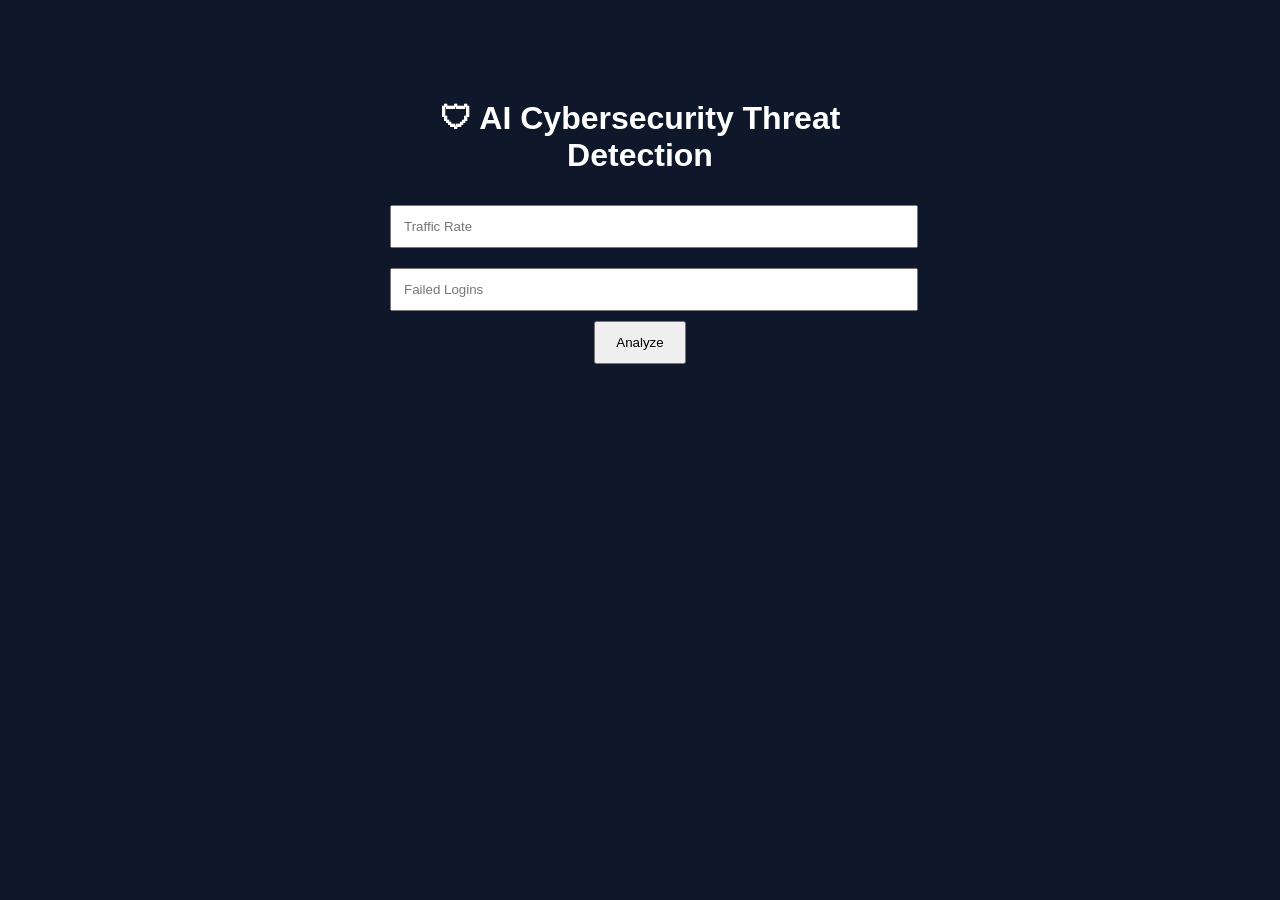
==== frontend/index.html @ a564fe25 "Initial commit" ====
<!DOCTYPE html>
<html lang="en">
<head>
    <meta charset="UTF-8">
    <meta name="viewport" content="width=device-width, initial-scale=1.0">
    <title>AI Cybersecurity Threat Detection</title>

    <link rel="stylesheet" href="style.css">
</head>
<body>

    <div class="container">

        <h1>🛡 AI Cybersecurity Threat Detection</h1>

        <input
            type="number"
            id="traffic"
            placeholder="Traffic Rate"
        >

        <input
            type="number"
            id="failed"
            placeholder="Failed Logins"
        >

        <button onclick="predictThreat()">
            Analyze
        </button>

        <div id="result"></div>

    </div>

    <script src="script.js"></script>

</body>
</html>
---- frontend/style.css ----
body{
    background:#0f172a;
    color:white;
    font-family:Arial;
    text-align:center;
}

.container{
    width:500px;
    margin:auto;
    margin-top:100px;
}

input{
    width:100%;
    padding:12px;
    margin:10px 0;
}

button{
    padding:12px 20px;
    cursor:pointer;
}

#result{
    margin-top:20px;
    font-size:22px;
}
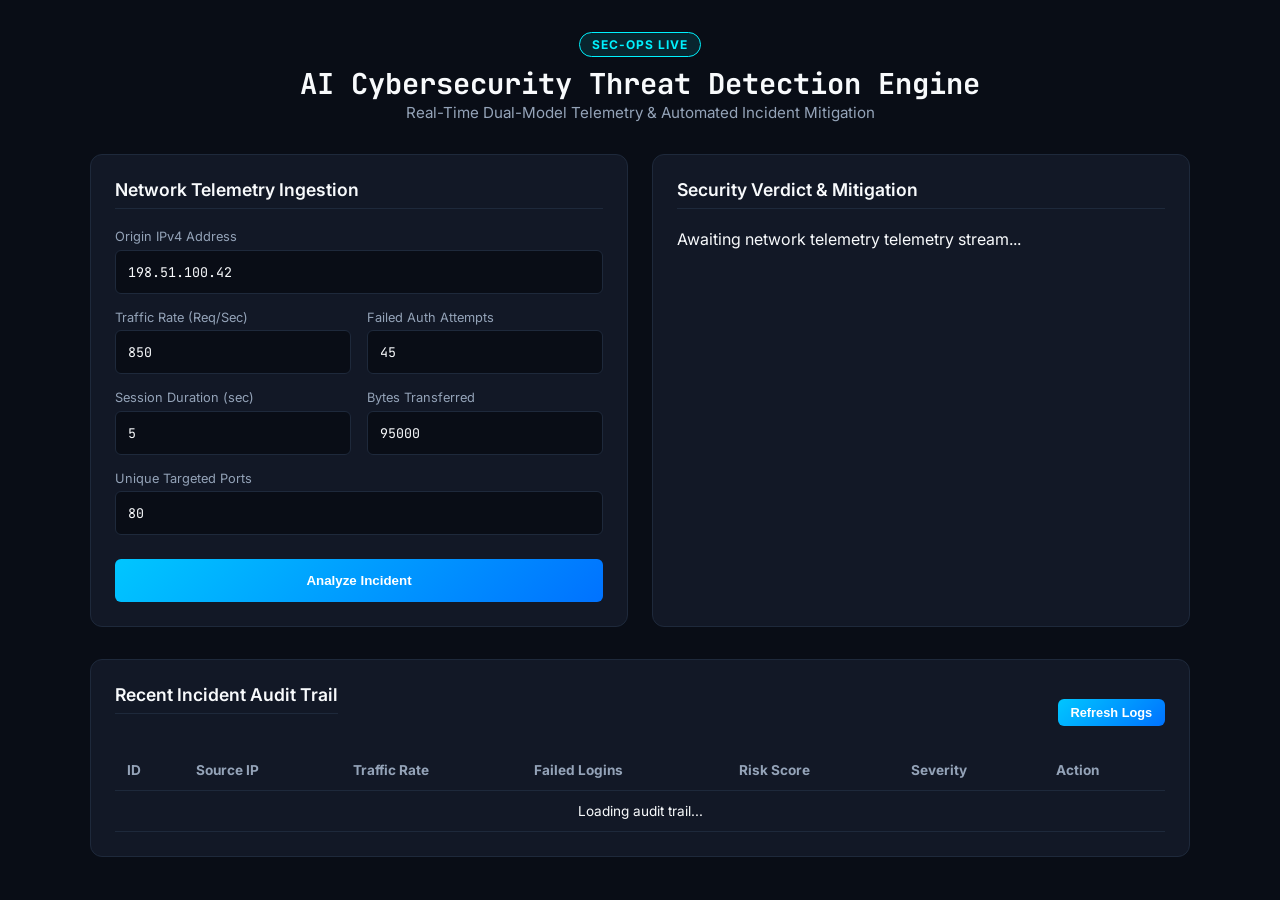
==== commit d189c2a5: "feat(ui): upgrade frontend to enterprise SOC security dashboard with live telemetry and logs" ====
--- a/frontend/index.html
+++ b/frontend/index.html
@@ -1,39 +1,91 @@
-<!DOCTYPE html>
+﻿<!DOCTYPE html>
 <html lang="en">
 <head>
     <meta charset="UTF-8">
     <meta name="viewport" content="width=device-width, initial-scale=1.0">
-    <title>AI Cybersecurity Threat Detection</title>
-
+    <title>AI Cybersecurity SIEM & Threat Defense</title>
     <link rel="stylesheet" href="style.css">
+    <link href="https://fonts.googleapis.com/css2?family=JetBrains+Mono:wght@400;600;800&family=Inter:wght@400;600;700&display=swap" rel="stylesheet">
 </head>
 <body>
+    <div class="soc-shell">
+        <header class="header">
+            <div class="badge">SEC-OPS LIVE</div>
+            <h1>AI Cybersecurity Threat Detection Engine</h1>
+            <p>Real-Time Dual-Model Telemetry & Automated Incident Mitigation</p>
+        </header>
 
-    <div class="container">
+        <div class="grid-layout">
+            <!-- Ingestion Form -->
+            <div class="panel form-panel">
+                <h2>Network Telemetry Ingestion</h2>
+                <div class="field">
+                    <label>Origin IPv4 Address</label>
+                    <input type="text" id="source_ip" value="198.51.100.42">
+                </div>
+                <div class="field-row">
+                    <div class="field">
+                        <label>Traffic Rate (Req/Sec)</label>
+                        <input type="number" id="traffic" value="850">
+                    </div>
+                    <div class="field">
+                        <label>Failed Auth Attempts</label>
+                        <input type="number" id="failed" value="45">
+                    </div>
+                </div>
+                <div class="field-row">
+                    <div class="field">
+                        <label>Session Duration (sec)</label>
+                        <input type="number" id="duration" value="5">
+                    </div>
+                    <div class="field">
+                        <label>Bytes Transferred</label>
+                        <input type="number" id="bytes" value="95000">
+                    </div>
+                </div>
+                <div class="field">
+                    <label>Unique Targeted Ports</label>
+                    <input type="number" id="ports" value="80">
+                </div>
+                <button id="analyze-btn" onclick="predictThreat()">Analyze Incident</button>
+            </div>
 
-        <h1>🛡 AI Cybersecurity Threat Detection</h1>
+            <!-- Threat Assessment Card -->
+            <div class="panel result-panel">
+                <h2>Security Verdict & Mitigation</h2>
+                <div id="result-box" class="empty-state">
+                    <p>Awaiting network telemetry telemetry stream...</p>
+                </div>
+            </div>
+        </div>
 
-        <input
-            type="number"
-            id="traffic"
-            placeholder="Traffic Rate"
-        >
-
-        <input
-            type="number"
-            id="failed"
-            placeholder="Failed Logins"
-        >
-
-        <button onclick="predictThreat()">
-            Analyze
-        </button>
-
-        <div id="result"></div>
-
+        <!-- Live Incident Logs Table -->
+        <div class="panel logs-panel">
+            <div class="logs-header">
+                <h2>Recent Incident Audit Trail</h2>
+                <button class="btn-sm" onclick="fetchLiveLogs()">Refresh Logs</button>
+            </div>
+            <div class="table-container">
+                <table>
+                    <thead>
+                        <tr>
+                            <th>ID</th>
+                            <th>Source IP</th>
+                            <th>Traffic Rate</th>
+                            <th>Failed Logins</th>
+                            <th>Risk Score</th>
+                            <th>Severity</th>
+                            <th>Action</th>
+                        </tr>
+                    </thead>
+                    <tbody id="logs-table-body">
+                        <tr><td colspan="7" style="text-align:center;">Loading audit trail...</td></tr>
+                    </tbody>
+                </table>
+            </div>
+        </div>
     </div>
 
     <script src="script.js"></script>
-
 </body>
-</html>+</html>
--- a/frontend/style.css
+++ b/frontend/style.css
@@ -1,28 +1,107 @@
-body{
-    background:#0f172a;
-    color:white;
-    font-family:Arial;
-    text-align:center;
+﻿:root {
+    --bg-dark: #090d16;
+    --card-bg: #121826;
+    --border: #1e293b;
+    --accent: #00f2fe;
+    --danger: #ef4444;
+    --warning: #f59e0b;
+    --safe: #10b981;
+    --text: #f8fafc;
+    --text-dim: #94a3b8;
 }
 
-.container{
-    width:500px;
-    margin:auto;
-    margin-top:100px;
+* { box-sizing: border-box; margin: 0; padding: 0; }
+body {
+    background-color: var(--bg-dark);
+    color: var(--text);
+    font-family: 'Inter', sans-serif;
+    padding: 2rem 1rem;
 }
 
-input{
-    width:100%;
-    padding:12px;
-    margin:10px 0;
+.soc-shell { max-width: 1100px; margin: 0 auto; }
+.header { text-align: center; margin-bottom: 2rem; }
+.header h1 { font-family: 'JetBrains Mono', monospace; font-size: 1.8rem; margin-top: 0.5rem; }
+.header p { color: var(--text-dim); font-size: 0.95rem; }
+.badge {
+    display: inline-block;
+    padding: 0.25rem 0.75rem;
+    font-size: 0.75rem;
+    font-weight: 700;
+    color: var(--accent);
+    background: rgba(0, 242, 254, 0.1);
+    border: 1px solid var(--accent);
+    border-radius: 9999px;
+    letter-spacing: 1px;
 }
 
-button{
-    padding:12px 20px;
-    cursor:pointer;
+.grid-layout {
+    display: grid;
+    grid-template-columns: 1fr 1fr;
+    gap: 1.5rem;
+    margin-bottom: 2rem;
+}
+@media (max-width: 768px) { .grid-layout { grid-template-columns: 1fr; } }
+
+.panel {
+    background: var(--card-bg);
+    border: 1px solid var(--border);
+    border-radius: 12px;
+    padding: 1.5rem;
 }
 
-#result{
-    margin-top:20px;
-    font-size:22px;
-}+.panel h2 { font-size: 1.1rem; margin-bottom: 1.25rem; font-weight: 600; border-bottom: 1px solid var(--border); padding-bottom: 0.5rem; }
+
+.field { margin-bottom: 1rem; }
+.field-row { display: grid; grid-template-columns: 1fr 1fr; gap: 1rem; }
+label { display: block; font-size: 0.8rem; color: var(--text-dim); margin-bottom: 0.35rem; }
+input {
+    width: 100%;
+    padding: 0.75rem;
+    background: #090d16;
+    border: 1px solid var(--border);
+    border-radius: 6px;
+    color: var(--text);
+    font-family: 'JetBrains Mono', monospace;
+}
+input:focus { outline: none; border-color: var(--accent); }
+
+button {
+    width: 100%;
+    padding: 0.85rem;
+    background: linear-gradient(135deg, #00c6ff, #0072ff);
+    color: white;
+    border: none;
+    border-radius: 6px;
+    font-weight: 600;
+    cursor: pointer;
+    margin-top: 0.5rem;
+}
+button:hover { opacity: 0.9; }
+
+.btn-sm { width: auto; padding: 0.4rem 0.8rem; font-size: 0.8rem; }
+
+.verdict-card {
+    padding: 1rem;
+    border-radius: 8px;
+    background: #090d16;
+    border-left: 4px solid var(--accent);
+}
+.verdict-card.HIGH { border-left-color: var(--danger); }
+.verdict-card.MEDIUM { border-left-color: var(--warning); }
+.verdict-card.SAFE { border-left-color: var(--safe); }
+
+.score-bar {
+    height: 10px;
+    background: #1e293b;
+    border-radius: 5px;
+    margin: 1rem 0;
+    overflow: hidden;
+}
+.score-fill { height: 100%; background: var(--accent); transition: width 0.4s ease; }
+.score-fill.HIGH { background: var(--danger); }
+
+.logs-header { display: flex; justify-content: space-between; align-items: center; }
+.table-container { overflow-x: auto; margin-top: 1rem; }
+table { width: 100%; border-collapse: collapse; font-size: 0.85rem; }
+th, td { padding: 0.75rem; text-align: left; border-bottom: 1px solid var(--border); }
+th { color: var(--text-dim); }
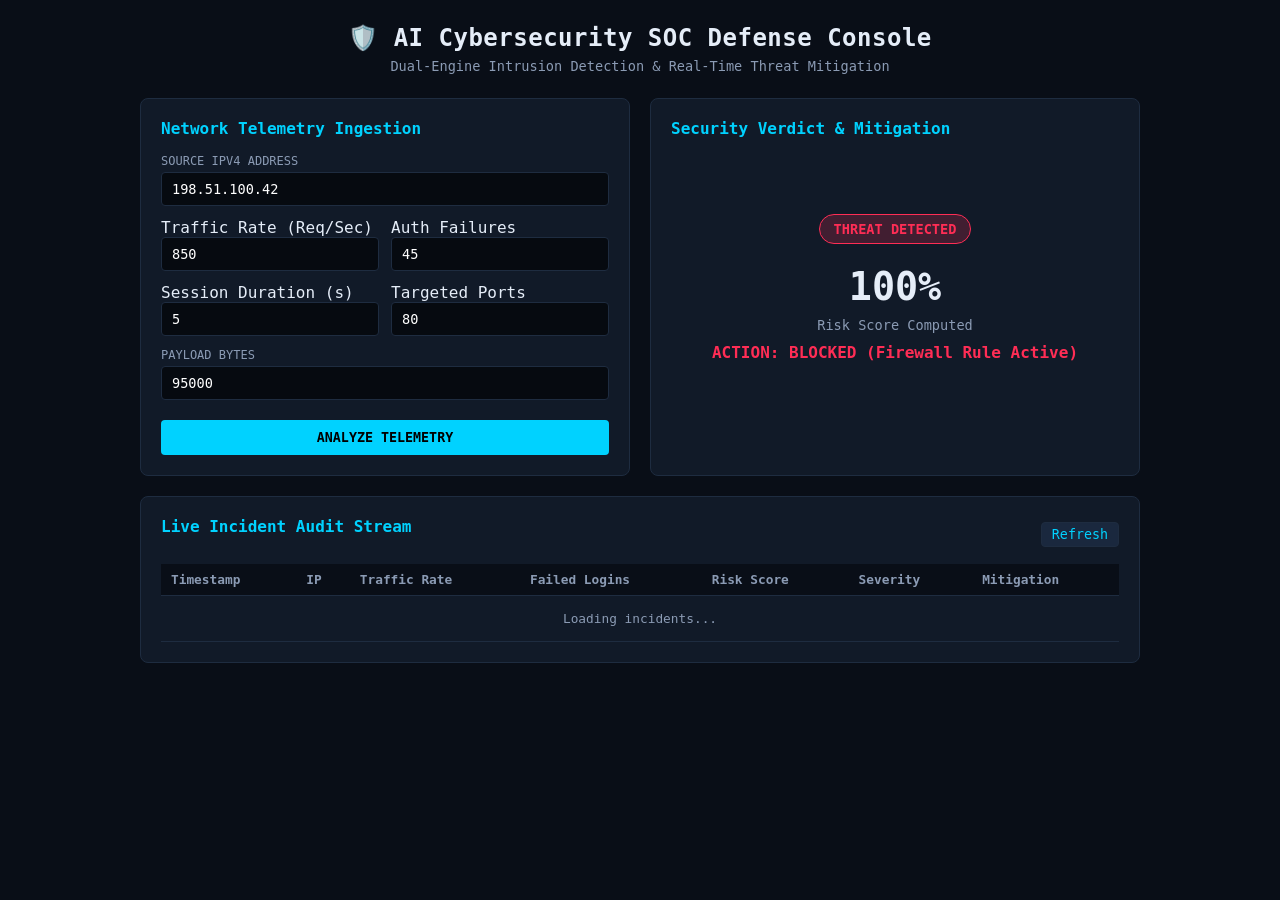
==== commit adba9896: "style(ui): pack responsive modern cyber console into unified index.html" ====
--- a/frontend/index.html
+++ b/frontend/index.html
@@ -3,89 +3,204 @@
 <head>
     <meta charset="UTF-8">
     <meta name="viewport" content="width=device-width, initial-scale=1.0">
-    <title>AI Cybersecurity SIEM & Threat Defense</title>
-    <link rel="stylesheet" href="style.css">
-    <link href="https://fonts.googleapis.com/css2?family=JetBrains+Mono:wght@400;600;800&family=Inter:wght@400;600;700&display=swap" rel="stylesheet">
+    <title>AI Cybersecurity Threat Defense Console</title>
+    <style>
+        :root {
+            --bg: #090e17;
+            --surface: #111a28;
+            --border: #1e2c40;
+            --accent: #00d2ff;
+            --danger: #ff2d55;
+            --success: #00e676;
+            --warning: #ff9f0a;
+            --text: #e5edf8;
+            --muted: #8b9bb4;
+        }
+        * { box-sizing: border-box; margin: 0; padding: 0; font-family: -apple-system, BlinkMacSystemFont, "Segoe UI", Roboto, monospace; }
+        body { background: var(--bg); color: var(--text); padding: 24px; min-height: 100vh; display: flex; justify-content: center; }
+        .wrapper { width: 100%; max-width: 1000px; }
+        header { text-align: center; margin-bottom: 24px; }
+        header h1 { font-size: 1.5rem; letter-spacing: 0.5px; margin-bottom: 6px; }
+        header p { color: var(--muted); font-size: 0.85rem; }
+        
+        .main-grid { display: grid; grid-template-columns: 1fr 1fr; gap: 20px; margin-bottom: 20px; }
+        @media (max-width: 768px) { .main-grid { grid-template-columns: 1fr; } }
+        
+        .card { background: var(--surface); border: 1px solid var(--border); border-radius: 8px; padding: 20px; }
+        .card h2 { font-size: 1rem; margin-bottom: 16px; color: var(--accent); }
+        
+        .form-row { display: grid; grid-template-columns: 1fr 1fr; gap: 12px; margin-bottom: 12px; }
+        .form-group { margin-bottom: 12px; }
+        .form-group label { display: block; font-size: 0.75rem; color: var(--muted); margin-bottom: 4px; text-transform: uppercase; }
+        input { width: 100%; background: #060a10; border: 1px solid var(--border); color: #fff; padding: 8px 10px; border-radius: 4px; font-size: 0.85rem; }
+        input:focus { border-color: var(--accent); outline: none; }
+        
+        .btn-submit { width: 100%; background: var(--accent); color: #000; border: none; padding: 10px; border-radius: 4px; font-weight: 700; cursor: pointer; margin-top: 8px; }
+        .btn-submit:hover { opacity: 0.9; }
+
+        .verdict-box { display: flex; flex-direction: column; align-items: center; justify-content: center; height: 80%; text-align: center; }
+        .badge { padding: 6px 14px; border-radius: 20px; font-weight: 700; font-size: 0.85rem; margin-bottom: 12px; }
+        .badge-danger { background: rgba(255, 45, 85, 0.2); color: var(--danger); border: 1px solid var(--danger); }
+        .badge-safe { background: rgba(0, 230, 118, 0.2); color: var(--success); border: 1px solid var(--success); }
+        
+        .score-val { font-size: 2.4rem; font-weight: 800; margin: 8px 0; }
+        .action-text { font-size: 0.85rem; color: var(--muted); }
+
+        .table-wrap { overflow-x: auto; margin-top: 10px; }
+        table { width: 100%; border-collapse: collapse; font-size: 0.8rem; text-align: left; }
+        th { background: #090e17; padding: 8px 10px; color: var(--muted); border-bottom: 1px solid var(--border); }
+        td { padding: 8px 10px; border-bottom: 1px solid var(--border); }
+    </style>
 </head>
 <body>
-    <div class="soc-shell">
-        <header class="header">
-            <div class="badge">SEC-OPS LIVE</div>
-            <h1>AI Cybersecurity Threat Detection Engine</h1>
-            <p>Real-Time Dual-Model Telemetry & Automated Incident Mitigation</p>
+    <div class="wrapper">
+        <header>
+            <h1>🛡️ AI Cybersecurity SOC Defense Console</h1>
+            <p>Dual-Engine Intrusion Detection & Real-Time Threat Mitigation</p>
         </header>
 
-        <div class="grid-layout">
-            <!-- Ingestion Form -->
-            <div class="panel form-panel">
+        <div class="main-grid">
+            <section class="card">
                 <h2>Network Telemetry Ingestion</h2>
-                <div class="field">
-                    <label>Origin IPv4 Address</label>
-                    <input type="text" id="source_ip" value="198.51.100.42">
+                <form id="threatForm" onsubmit="event.preventDefault(); analyzeData();">
+                    <div class="form-group">
+                        <label>Source IPv4 Address</label>
+                        <input type="text" id="ip" value="198.51.100.42" required>
+                    </div>
+                    <div class="form-row">
+                        <div>
+                            <label>Traffic Rate (Req/Sec)</label>
+                            <input type="number" id="traffic" value="850" required>
+                        </div>
+                        <div>
+                            <label>Auth Failures</label>
+                            <input type="number" id="failed" value="45" required>
+                        </div>
+                    </div>
+                    <div class="form-row">
+                        <div>
+                            <label>Session Duration (s)</label>
+                            <input type="number" id="duration" value="5" required>
+                        </div>
+                        <div>
+                            <label>Targeted Ports</label>
+                            <input type="number" id="ports" value="80" required>
+                        </div>
+                    </div>
+                    <div class="form-group">
+                        <label>Payload Bytes</label>
+                        <input type="number" id="bytes" value="95000" required>
+                    </div>
+                    <button type="submit" id="btnRun" class="btn-submit">ANALYZE TELEMETRY</button>
+                </form>
+            </section>
+
+            <section class="card">
+                <h2>Security Verdict & Mitigation</h2>
+                <div class="verdict-box" id="verdictBox">
+                    <div id="badgeStatus" class="badge badge-danger">THREAT DETECTED</div>
+                    <div class="score-val" id="riskValue">100%</div>
+                    <p class="action-text">Risk Score Computed</p>
+                    <p id="actionExecuted" style="color: var(--danger); font-weight: 700; margin-top: 10px;">ACTION: BLOCKED (Firewall Rule Active)</p>
                 </div>
-                <div class="field-row">
-                    <div class="field">
-                        <label>Traffic Rate (Req/Sec)</label>
-                        <input type="number" id="traffic" value="850">
-                    </div>
-                    <div class="field">
-                        <label>Failed Auth Attempts</label>
-                        <input type="number" id="failed" value="45">
-                    </div>
-                </div>
-                <div class="field-row">
-                    <div class="field">
-                        <label>Session Duration (sec)</label>
-                        <input type="number" id="duration" value="5">
-                    </div>
-                    <div class="field">
-                        <label>Bytes Transferred</label>
-                        <input type="number" id="bytes" value="95000">
-                    </div>
-                </div>
-                <div class="field">
-                    <label>Unique Targeted Ports</label>
-                    <input type="number" id="ports" value="80">
-                </div>
-                <button id="analyze-btn" onclick="predictThreat()">Analyze Incident</button>
+            </section>
+        </div>
+
+        <section class="card">
+            <div style="display:flex; justify-content:space-between; align-items:center; margin-bottom:12px;">
+                <h2>Live Incident Audit Stream</h2>
+                <button onclick="loadLogs()" style="background:#1a283e; color:var(--accent); border:1px solid var(--border); padding:4px 10px; border-radius:4px; cursor:pointer;">Refresh</button>
             </div>
-
-            <!-- Threat Assessment Card -->
-            <div class="panel result-panel">
-                <h2>Security Verdict & Mitigation</h2>
-                <div id="result-box" class="empty-state">
-                    <p>Awaiting network telemetry telemetry stream...</p>
-                </div>
-            </div>
-        </div>
-
-        <!-- Live Incident Logs Table -->
-        <div class="panel logs-panel">
-            <div class="logs-header">
-                <h2>Recent Incident Audit Trail</h2>
-                <button class="btn-sm" onclick="fetchLiveLogs()">Refresh Logs</button>
-            </div>
-            <div class="table-container">
+            <div class="table-wrap">
                 <table>
                     <thead>
                         <tr>
-                            <th>ID</th>
-                            <th>Source IP</th>
+                            <th>Timestamp</th>
+                            <th>IP</th>
                             <th>Traffic Rate</th>
                             <th>Failed Logins</th>
                             <th>Risk Score</th>
                             <th>Severity</th>
-                            <th>Action</th>
+                            <th>Mitigation</th>
                         </tr>
                     </thead>
-                    <tbody id="logs-table-body">
-                        <tr><td colspan="7" style="text-align:center;">Loading audit trail...</td></tr>
+                    <tbody id="logsBody">
+                        <tr><td colspan="7" style="text-align:center; padding:15px; color:var(--muted);">Loading incidents...</td></tr>
                     </tbody>
                 </table>
             </div>
-        </div>
+        </section>
     </div>
 
-    <script src="script.js"></script>
+    <script>
+        const API_URL = "https://ai-cybersecurity-system-1.onrender.com";
+
+        async function analyzeData() {
+            const btn = document.getElementById("btnRun");
+            btn.innerText = "EVALUATING VECTORS...";
+            btn.disabled = true;
+
+            const payload = {
+                source_ip: document.getElementById("ip").value,
+                traffic_rate: parseFloat(document.getElementById("traffic").value),
+                failed_logins: parseFloat(document.getElementById("failed").value),
+                session_duration: parseFloat(document.getElementById("duration").value),
+                bytes_transferred: parseFloat(document.getElementById("bytes").value),
+                port_scan_count: parseInt(document.getElementById("ports").value)
+            };
+
+            try {
+                const res = await fetch(${API_URL}/predict, {
+                    method: "POST",
+                    headers: { "Content-Type": "application/json" },
+                    body: JSON.stringify(payload)
+                });
+                const data = await res.json();
+                
+                const isHigh = data.severity === "HIGH";
+                document.getElementById("badgeStatus").className = isHigh ? "badge badge-danger" : "badge badge-safe";
+                document.getElementById("badgeStatus").innerText = ${data.result} [];
+                document.getElementById("riskValue").innerText = ${data.risk_score}%;
+                document.getElementById("riskValue").style.color = isHigh ? "var(--danger)" : "var(--success)";
+                
+                document.getElementById("actionExecuted").innerText = MITIGATION: ;
+                document.getElementById("actionExecuted").style.color = isHigh ? "var(--danger)" : "var(--success)";
+
+                loadLogs();
+            } catch (err) {
+                alert("API connection failed. Please ensure the server is responsive.");
+            } finally {
+                btn.innerText = "ANALYZE TELEMETRY";
+                btn.disabled = false;
+            }
+        }
+
+        async function loadLogs() {
+            const tbody = document.getElementById("logsBody");
+            try {
+                const res = await fetch(${API_URL}/logs);
+                const data = await res.json();
+                tbody.innerHTML = "";
+                data.telemetry_stream.slice(0, 10).forEach(r => {
+                    const row = document.createElement("tr");
+                    const isThreat = r.severity === "HIGH";
+                    row.innerHTML = 
+                        <td></td>
+                        <td style="color:var(--accent); font-weight:600;"></td>
+                        <td></td>
+                        <td></td>
+                        <td><strong>%</strong></td>
+                        <td style="color:; font-weight:600;"></td>
+                        <td></td>
+                    ;
+                    tbody.appendChild(row);
+                });
+            } catch (e) {
+                tbody.innerHTML = '<tr><td colspan="7" style="text-align:center; color:var(--danger);">Failed to stream audit logs.</td></tr>';
+            }
+        }
+
+        loadLogs();
+    </script>
 </body>
 </html>
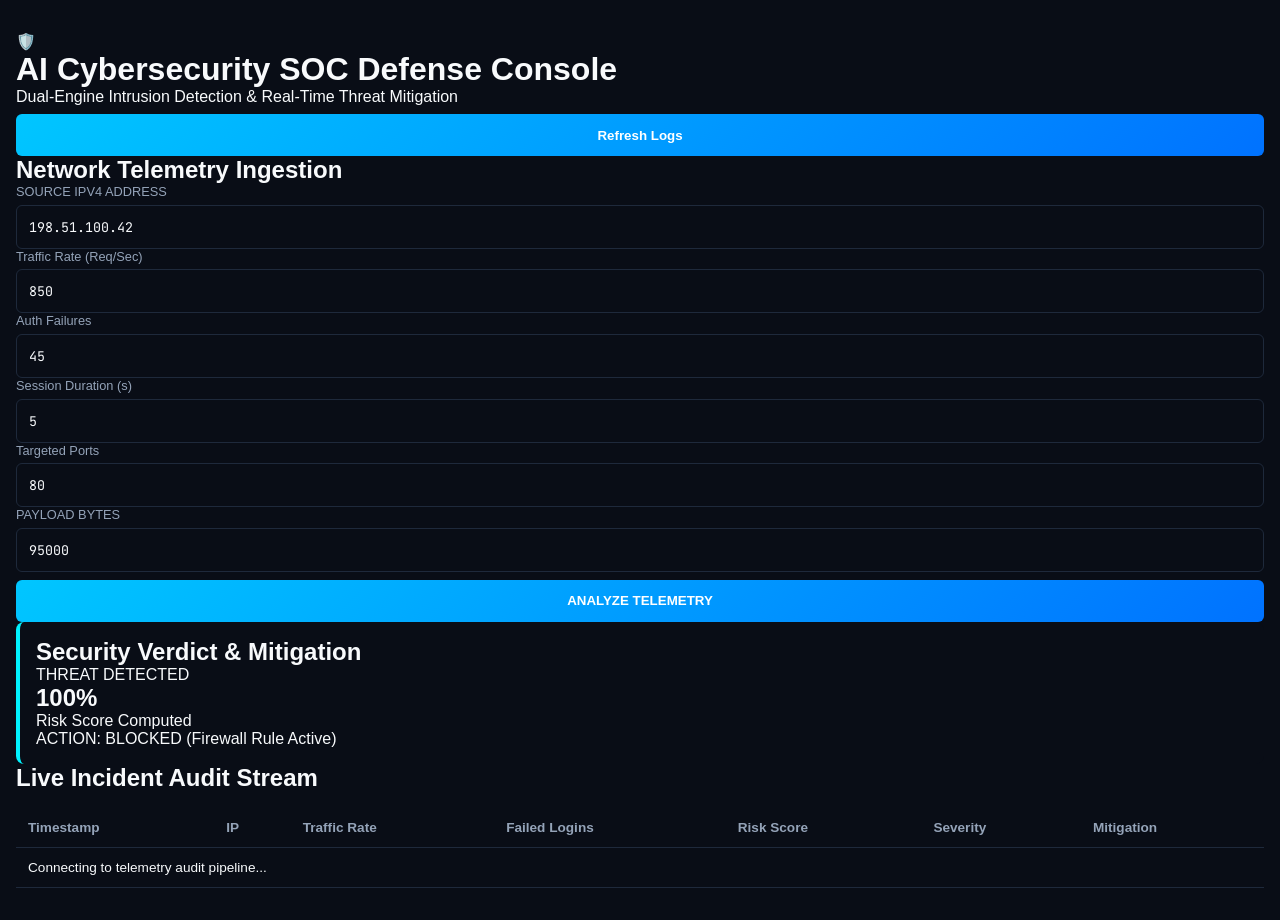
==== commit 5697ffe1: "fix(dashboard): explicit audit stream container binding and direct render sync" ====
--- a/frontend/index.html
+++ b/frontend/index.html
@@ -3,204 +3,112 @@
 <head>
     <meta charset="UTF-8">
     <meta name="viewport" content="width=device-width, initial-scale=1.0">
-    <title>AI Cybersecurity Threat Defense Console</title>
-    <style>
-        :root {
-            --bg: #090e17;
-            --surface: #111a28;
-            --border: #1e2c40;
-            --accent: #00d2ff;
-            --danger: #ff2d55;
-            --success: #00e676;
-            --warning: #ff9f0a;
-            --text: #e5edf8;
-            --muted: #8b9bb4;
-        }
-        * { box-sizing: border-box; margin: 0; padding: 0; font-family: -apple-system, BlinkMacSystemFont, "Segoe UI", Roboto, monospace; }
-        body { background: var(--bg); color: var(--text); padding: 24px; min-height: 100vh; display: flex; justify-content: center; }
-        .wrapper { width: 100%; max-width: 1000px; }
-        header { text-align: center; margin-bottom: 24px; }
-        header h1 { font-size: 1.5rem; letter-spacing: 0.5px; margin-bottom: 6px; }
-        header p { color: var(--muted); font-size: 0.85rem; }
-        
-        .main-grid { display: grid; grid-template-columns: 1fr 1fr; gap: 20px; margin-bottom: 20px; }
-        @media (max-width: 768px) { .main-grid { grid-template-columns: 1fr; } }
-        
-        .card { background: var(--surface); border: 1px solid var(--border); border-radius: 8px; padding: 20px; }
-        .card h2 { font-size: 1rem; margin-bottom: 16px; color: var(--accent); }
-        
-        .form-row { display: grid; grid-template-columns: 1fr 1fr; gap: 12px; margin-bottom: 12px; }
-        .form-group { margin-bottom: 12px; }
-        .form-group label { display: block; font-size: 0.75rem; color: var(--muted); margin-bottom: 4px; text-transform: uppercase; }
-        input { width: 100%; background: #060a10; border: 1px solid var(--border); color: #fff; padding: 8px 10px; border-radius: 4px; font-size: 0.85rem; }
-        input:focus { border-color: var(--accent); outline: none; }
-        
-        .btn-submit { width: 100%; background: var(--accent); color: #000; border: none; padding: 10px; border-radius: 4px; font-weight: 700; cursor: pointer; margin-top: 8px; }
-        .btn-submit:hover { opacity: 0.9; }
-
-        .verdict-box { display: flex; flex-direction: column; align-items: center; justify-content: center; height: 80%; text-align: center; }
-        .badge { padding: 6px 14px; border-radius: 20px; font-weight: 700; font-size: 0.85rem; margin-bottom: 12px; }
-        .badge-danger { background: rgba(255, 45, 85, 0.2); color: var(--danger); border: 1px solid var(--danger); }
-        .badge-safe { background: rgba(0, 230, 118, 0.2); color: var(--success); border: 1px solid var(--success); }
-        
-        .score-val { font-size: 2.4rem; font-weight: 800; margin: 8px 0; }
-        .action-text { font-size: 0.85rem; color: var(--muted); }
-
-        .table-wrap { overflow-x: auto; margin-top: 10px; }
-        table { width: 100%; border-collapse: collapse; font-size: 0.8rem; text-align: left; }
-        th { background: #090e17; padding: 8px 10px; color: var(--muted); border-bottom: 1px solid var(--border); }
-        td { padding: 8px 10px; border-bottom: 1px solid var(--border); }
-    </style>
+    <title>AI Cybersecurity SOC Defense Console</title>
+    <link rel="stylesheet" href="style.css">
+    <link rel="preconnect" href="https://fonts.googleapis.com">
+    <link rel="stylesheet" href="https://fonts.googleapis.com/css2?family=JetBrains+Mono:wght@400;600;700&display=swap">
 </head>
 <body>
-    <div class="wrapper">
-        <header>
-            <h1>🛡️ AI Cybersecurity SOC Defense Console</h1>
-            <p>Dual-Engine Intrusion Detection & Real-Time Threat Mitigation</p>
+    <div class="dashboard-wrapper">
+        <header class="soc-header">
+            <div class="brand">
+                <span class="shield-icon">🛡️</span>
+                <div>
+                    <h1>AI Cybersecurity SOC Defense Console</h1>
+                    <p class="subtitle">Dual-Engine Intrusion Detection & Real-Time Threat Mitigation</p>
+                </div>
+            </div>
+            <div class="env-selector">
+                <button id="refreshLogsBtn" onclick="fetchLiveLogs()" class="btn-secondary">Refresh Logs</button>
+            </div>
         </header>
 
-        <div class="main-grid">
-            <section class="card">
+        <main class="grid-container">
+            <!-- Telemetry Ingestion -->
+            <section class="card form-card">
                 <h2>Network Telemetry Ingestion</h2>
-                <form id="threatForm" onsubmit="event.preventDefault(); analyzeData();">
+                <form id="telemetryForm" onsubmit="event.preventDefault(); sendAnalysis();">
                     <div class="form-group">
-                        <label>Source IPv4 Address</label>
-                        <input type="text" id="ip" value="198.51.100.42" required>
+                        <label>SOURCE IPV4 ADDRESS</label>
+                        <input type="text" id="sourceIp" value="198.51.100.42" required>
                     </div>
-                    <div class="form-row">
-                        <div>
+                    <div class="grid-2">
+                        <div class="form-group">
                             <label>Traffic Rate (Req/Sec)</label>
-                            <input type="number" id="traffic" value="850" required>
+                            <input type="number" id="trafficRate" value="850" required>
                         </div>
-                        <div>
+                        <div class="form-group">
                             <label>Auth Failures</label>
-                            <input type="number" id="failed" value="45" required>
+                            <input type="number" id="failedLogins" value="45" required>
                         </div>
                     </div>
-                    <div class="form-row">
-                        <div>
+                    <div class="grid-2">
+                        <div class="form-group">
                             <label>Session Duration (s)</label>
-                            <input type="number" id="duration" value="5" required>
+                            <input type="number" id="sessionDuration" value="5" required>
                         </div>
-                        <div>
+                        <div class="form-group">
                             <label>Targeted Ports</label>
-                            <input type="number" id="ports" value="80" required>
+                            <input type="number" id="portScanCount" value="80" required>
                         </div>
                     </div>
                     <div class="form-group">
-                        <label>Payload Bytes</label>
-                        <input type="number" id="bytes" value="95000" required>
+                        <label>PAYLOAD BYTES</label>
+                        <input type="number" id="bytesTransferred" value="95000" required>
                     </div>
-                    <button type="submit" id="btnRun" class="btn-submit">ANALYZE TELEMETRY</button>
+                    <button type="submit" id="analyzeBtn" class="btn-primary">
+                        ANALYZE TELEMETRY
+                    </button>
                 </form>
             </section>
 
-            <section class="card">
+            <!-- Verdict & Defense -->
+            <section class="card verdict-card">
                 <h2>Security Verdict & Mitigation</h2>
-                <div class="verdict-box" id="verdictBox">
-                    <div id="badgeStatus" class="badge badge-danger">THREAT DETECTED</div>
-                    <div class="score-val" id="riskValue">100%</div>
-                    <p class="action-text">Risk Score Computed</p>
-                    <p id="actionExecuted" style="color: var(--danger); font-weight: 700; margin-top: 10px;">ACTION: BLOCKED (Firewall Rule Active)</p>
+                <div id="verdictBlock" class="verdict-container">
+                    <div class="badge-row">
+                        <span id="verdictStatus" class="status-badge badge-threat">THREAT DETECTED</span>
+                    </div>
+
+                    <div class="score-display">
+                        <h1 id="riskScore">100%</h1>
+                        <span class="subtext">Risk Score Computed</span>
+                    </div>
+
+                    <div id="actionStatus" class="action-alert">
+                        ACTION: BLOCKED (Firewall Rule Active)
+                    </div>
                 </div>
             </section>
-        </div>
 
-        <section class="card">
-            <div style="display:flex; justify-content:space-between; align-items:center; margin-bottom:12px;">
-                <h2>Live Incident Audit Stream</h2>
-                <button onclick="loadLogs()" style="background:#1a283e; color:var(--accent); border:1px solid var(--border); padding:4px 10px; border-radius:4px; cursor:pointer;">Refresh</button>
-            </div>
-            <div class="table-wrap">
-                <table>
-                    <thead>
-                        <tr>
-                            <th>Timestamp</th>
-                            <th>IP</th>
-                            <th>Traffic Rate</th>
-                            <th>Failed Logins</th>
-                            <th>Risk Score</th>
-                            <th>Severity</th>
-                            <th>Mitigation</th>
-                        </tr>
-                    </thead>
-                    <tbody id="logsBody">
-                        <tr><td colspan="7" style="text-align:center; padding:15px; color:var(--muted);">Loading incidents...</td></tr>
-                    </tbody>
-                </table>
-            </div>
-        </section>
+            <!-- Live Audit Stream -->
+            <section class="card full-width">
+                <div class="audit-header">
+                    <h2>Live Incident Audit Stream</h2>
+                </div>
+                <div class="table-container">
+                    <table class="soc-table">
+                        <thead>
+                            <tr>
+                                <th>Timestamp</th>
+                                <th>IP</th>
+                                <th>Traffic Rate</th>
+                                <th>Failed Logins</th>
+                                <th>Risk Score</th>
+                                <th>Severity</th>
+                                <th>Mitigation</th>
+                            </tr>
+                        </thead>
+                        <tbody id="auditLogsBody">
+                            <tr>
+                                <td colspan="7" class="loading-cell">Connecting to telemetry audit pipeline...</td>
+                            </tr>
+                        </tbody>
+                    </table>
+                </div>
+            </section>
+        </main>
     </div>
-
-    <script>
-        const API_URL = "https://ai-cybersecurity-system-1.onrender.com";
-
-        async function analyzeData() {
-            const btn = document.getElementById("btnRun");
-            btn.innerText = "EVALUATING VECTORS...";
-            btn.disabled = true;
-
-            const payload = {
-                source_ip: document.getElementById("ip").value,
-                traffic_rate: parseFloat(document.getElementById("traffic").value),
-                failed_logins: parseFloat(document.getElementById("failed").value),
-                session_duration: parseFloat(document.getElementById("duration").value),
-                bytes_transferred: parseFloat(document.getElementById("bytes").value),
-                port_scan_count: parseInt(document.getElementById("ports").value)
-            };
-
-            try {
-                const res = await fetch(${API_URL}/predict, {
-                    method: "POST",
-                    headers: { "Content-Type": "application/json" },
-                    body: JSON.stringify(payload)
-                });
-                const data = await res.json();
-                
-                const isHigh = data.severity === "HIGH";
-                document.getElementById("badgeStatus").className = isHigh ? "badge badge-danger" : "badge badge-safe";
-                document.getElementById("badgeStatus").innerText = ${data.result} [];
-                document.getElementById("riskValue").innerText = ${data.risk_score}%;
-                document.getElementById("riskValue").style.color = isHigh ? "var(--danger)" : "var(--success)";
-                
-                document.getElementById("actionExecuted").innerText = MITIGATION: ;
-                document.getElementById("actionExecuted").style.color = isHigh ? "var(--danger)" : "var(--success)";
-
-                loadLogs();
-            } catch (err) {
-                alert("API connection failed. Please ensure the server is responsive.");
-            } finally {
-                btn.innerText = "ANALYZE TELEMETRY";
-                btn.disabled = false;
-            }
-        }
-
-        async function loadLogs() {
-            const tbody = document.getElementById("logsBody");
-            try {
-                const res = await fetch(${API_URL}/logs);
-                const data = await res.json();
-                tbody.innerHTML = "";
-                data.telemetry_stream.slice(0, 10).forEach(r => {
-                    const row = document.createElement("tr");
-                    const isThreat = r.severity === "HIGH";
-                    row.innerHTML = 
-                        <td></td>
-                        <td style="color:var(--accent); font-weight:600;"></td>
-                        <td></td>
-                        <td></td>
-                        <td><strong>%</strong></td>
-                        <td style="color:; font-weight:600;"></td>
-                        <td></td>
-                    ;
-                    tbody.appendChild(row);
-                });
-            } catch (e) {
-                tbody.innerHTML = '<tr><td colspan="7" style="text-align:center; color:var(--danger);">Failed to stream audit logs.</td></tr>';
-            }
-        }
-
-        loadLogs();
-    </script>
+    <script src="script.js"></script>
 </body>
 </html>
--- a/frontend/style.css
+++ b/frontend/style.css
@@ -0,0 +1,107 @@
+﻿:root {
+    --bg-dark: #090d16;
+    --card-bg: #121826;
+    --border: #1e293b;
+    --accent: #00f2fe;
+    --danger: #ef4444;
+    --warning: #f59e0b;
+    --safe: #10b981;
+    --text: #f8fafc;
+    --text-dim: #94a3b8;
+}
+
+* { box-sizing: border-box; margin: 0; padding: 0; }
+body {
+    background-color: var(--bg-dark);
+    color: var(--text);
+    font-family: 'Inter', sans-serif;
+    padding: 2rem 1rem;
+}
+
+.soc-shell { max-width: 1100px; margin: 0 auto; }
+.header { text-align: center; margin-bottom: 2rem; }
+.header h1 { font-family: 'JetBrains Mono', monospace; font-size: 1.8rem; margin-top: 0.5rem; }
+.header p { color: var(--text-dim); font-size: 0.95rem; }
+.badge {
+    display: inline-block;
+    padding: 0.25rem 0.75rem;
+    font-size: 0.75rem;
+    font-weight: 700;
+    color: var(--accent);
+    background: rgba(0, 242, 254, 0.1);
+    border: 1px solid var(--accent);
+    border-radius: 9999px;
+    letter-spacing: 1px;
+}
+
+.grid-layout {
+    display: grid;
+    grid-template-columns: 1fr 1fr;
+    gap: 1.5rem;
+    margin-bottom: 2rem;
+}
+@media (max-width: 768px) { .grid-layout { grid-template-columns: 1fr; } }
+
+.panel {
+    background: var(--card-bg);
+    border: 1px solid var(--border);
+    border-radius: 12px;
+    padding: 1.5rem;
+}
+
+.panel h2 { font-size: 1.1rem; margin-bottom: 1.25rem; font-weight: 600; border-bottom: 1px solid var(--border); padding-bottom: 0.5rem; }
+
+.field { margin-bottom: 1rem; }
+.field-row { display: grid; grid-template-columns: 1fr 1fr; gap: 1rem; }
+label { display: block; font-size: 0.8rem; color: var(--text-dim); margin-bottom: 0.35rem; }
+input {
+    width: 100%;
+    padding: 0.75rem;
+    background: #090d16;
+    border: 1px solid var(--border);
+    border-radius: 6px;
+    color: var(--text);
+    font-family: 'JetBrains Mono', monospace;
+}
+input:focus { outline: none; border-color: var(--accent); }
+
+button {
+    width: 100%;
+    padding: 0.85rem;
+    background: linear-gradient(135deg, #00c6ff, #0072ff);
+    color: white;
+    border: none;
+    border-radius: 6px;
+    font-weight: 600;
+    cursor: pointer;
+    margin-top: 0.5rem;
+}
+button:hover { opacity: 0.9; }
+
+.btn-sm { width: auto; padding: 0.4rem 0.8rem; font-size: 0.8rem; }
+
+.verdict-card {
+    padding: 1rem;
+    border-radius: 8px;
+    background: #090d16;
+    border-left: 4px solid var(--accent);
+}
+.verdict-card.HIGH { border-left-color: var(--danger); }
+.verdict-card.MEDIUM { border-left-color: var(--warning); }
+.verdict-card.SAFE { border-left-color: var(--safe); }
+
+.score-bar {
+    height: 10px;
+    background: #1e293b;
+    border-radius: 5px;
+    margin: 1rem 0;
+    overflow: hidden;
+}
+.score-fill { height: 100%; background: var(--accent); transition: width 0.4s ease; }
+.score-fill.HIGH { background: var(--danger); }
+
+.logs-header { display: flex; justify-content: space-between; align-items: center; }
+.table-container { overflow-x: auto; margin-top: 1rem; }
+table { width: 100%; border-collapse: collapse; font-size: 0.85rem; }
+th, td { padding: 0.75rem; text-align: left; border-bottom: 1px solid var(--border); }
+th { color: var(--text-dim); }
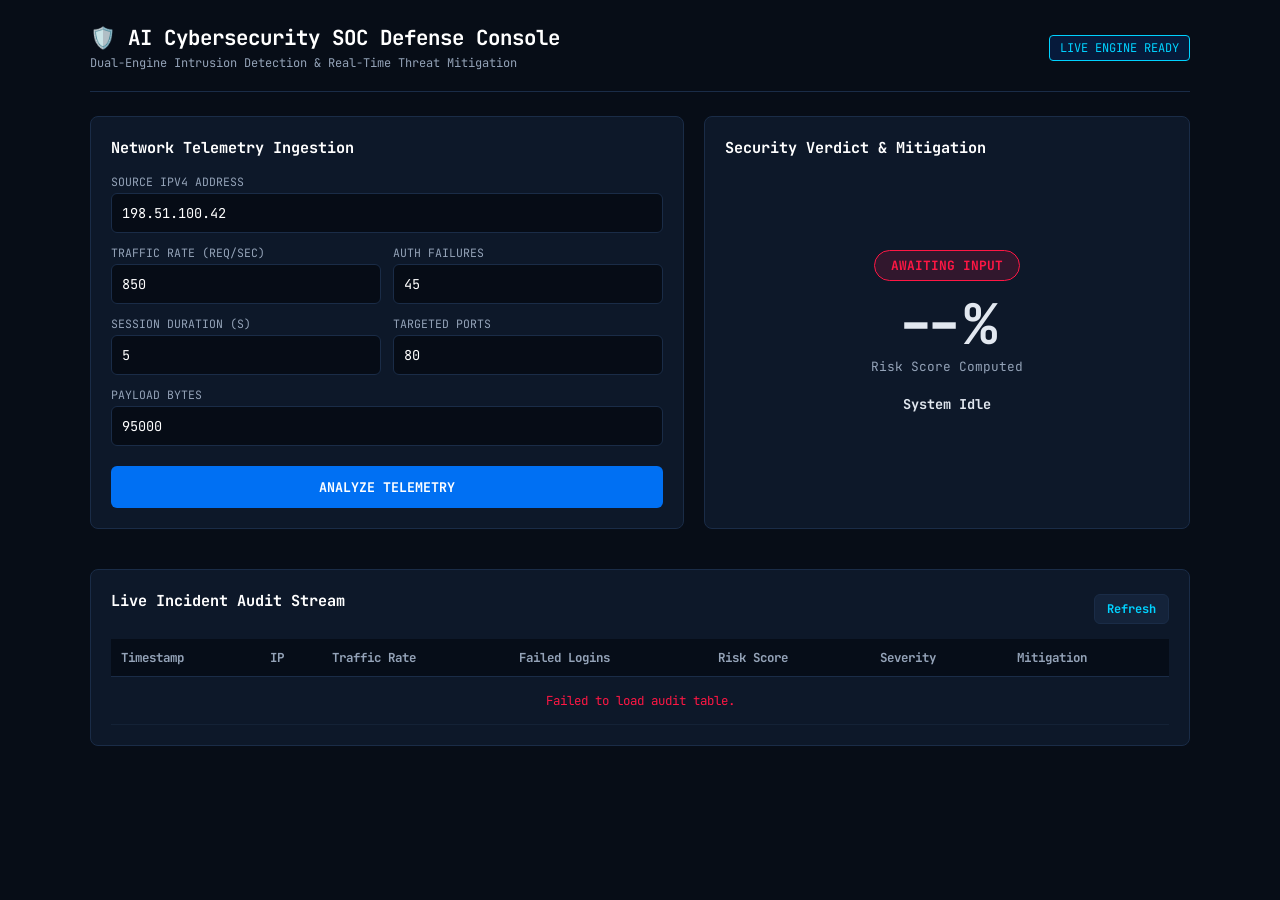
==== commit 89776454: "fix(frontend): self-contained production UI with integrated reactive engine" ====
--- a/frontend/index.html
+++ b/frontend/index.html
@@ -4,111 +4,207 @@
     <meta charset="UTF-8">
     <meta name="viewport" content="width=device-width, initial-scale=1.0">
     <title>AI Cybersecurity SOC Defense Console</title>
-    <link rel="stylesheet" href="style.css">
-    <link rel="preconnect" href="https://fonts.googleapis.com">
     <link rel="stylesheet" href="https://fonts.googleapis.com/css2?family=JetBrains+Mono:wght@400;600;700&display=swap">
+    <style>
+        :root {
+            --bg: #070d17;
+            --card: #0d1829;
+            --border: #1a2c47;
+            --cyan: #00d2ff;
+            --green: #00e676;
+            --red: #ff1744;
+            --orange: #ff9100;
+            --text: #e2e8f0;
+            --muted: #94a3b8;
+        }
+        * { box-sizing: border-box; margin: 0; padding: 0; font-family: 'JetBrains Mono', monospace; }
+        body { background: var(--bg); color: var(--text); padding: 24px; min-height: 100vh; }
+        .wrapper { max-width: 1100px; margin: 0 auto; }
+        header { display: flex; justify-content: space-between; align-items: center; border-bottom: 1px solid var(--border); padding-bottom: 20px; margin-bottom: 24px; }
+        header h1 { font-size: 1.3rem; color: #fff; }
+        .badge { background: #0052cc33; color: var(--cyan); padding: 4px 10px; border-radius: 4px; font-size: 0.75rem; border: 1px solid var(--cyan); }
+        .grid { display: grid; grid-template-columns: 1.1fr 0.9fr; gap: 20px; }
+        .full-width { grid-column: span 2; margin-top: 20px; }
+        .card { background: var(--card); border: 1px solid var(--border); border-radius: 8px; padding: 20px; }
+        .card h2 { font-size: 0.95rem; margin-bottom: 16px; color: #fff; }
+        .form-row { display: grid; grid-template-columns: 1fr 1fr; gap: 12px; margin-bottom: 12px; }
+        .form-group { margin-bottom: 12px; }
+        label { display: block; font-size: 0.72rem; color: var(--muted); margin-bottom: 4px; text-transform: uppercase; }
+        input { width: 100%; background: #060c16; border: 1px solid var(--border); color: #fff; padding: 10px; border-radius: 6px; font-size: 0.85rem; }
+        input:focus { border-color: var(--cyan); outline: none; }
+        button { cursor: pointer; border: none; font-weight: 700; border-radius: 6px; font-family: inherit; }
+        .btn-submit { width: 100%; background: #0070f3; color: #fff; padding: 12px; margin-top: 8px; }
+        .btn-submit:hover { background: #005bb5; }
+        .btn-refresh { background: #14233a; border: 1px solid var(--border); color: var(--cyan); padding: 6px 12px; font-size: 0.75rem; }
+        .verdict-box { display: flex; flex-direction: column; align-items: center; justify-content: center; height: 85%; text-align: center; }
+        .status-pill { padding: 6px 16px; border-radius: 20px; font-size: 0.8rem; font-weight: 700; margin-bottom: 15px; }
+        .pill-threat { background: #ff174426; color: var(--red); border: 1px solid var(--red); }
+        .pill-safe { background: #00e67626; color: var(--green); border: 1px solid var(--green); }
+        .score-val { font-size: 3.5rem; font-weight: 700; line-height: 1; }
+        .score-desc { font-size: 0.8rem; color: var(--muted); margin-top: 6px; margin-bottom: 20px; }
+        .action-banner { font-size: 0.85rem; font-weight: 700; }
+        table { width: 100%; border-collapse: collapse; font-size: 0.78rem; text-align: left; }
+        th { background: #060d18; color: var(--muted); padding: 10px; border-bottom: 1px solid var(--border); }
+        td { padding: 10px; border-bottom: 1px solid #142236; }
+        .cell-blocked { color: var(--red); font-weight: bold; }
+        .cell-pass { color: var(--green); font-weight: bold; }
+    </style>
 </head>
 <body>
-    <div class="dashboard-wrapper">
-        <header class="soc-header">
-            <div class="brand">
-                <span class="shield-icon">🛡️</span>
-                <div>
-                    <h1>AI Cybersecurity SOC Defense Console</h1>
-                    <p class="subtitle">Dual-Engine Intrusion Detection & Real-Time Threat Mitigation</p>
-                </div>
+    <div class="wrapper">
+        <header>
+            <div>
+                <h1>🛡️ AI Cybersecurity SOC Defense Console</h1>
+                <p style="font-size:0.75rem; color:var(--muted); margin-top:4px;">Dual-Engine Intrusion Detection & Real-Time Threat Mitigation</p>
             </div>
-            <div class="env-selector">
-                <button id="refreshLogsBtn" onclick="fetchLiveLogs()" class="btn-secondary">Refresh Logs</button>
-            </div>
+            <span class="badge">LIVE ENGINE READY</span>
         </header>
 
-        <main class="grid-container">
-            <!-- Telemetry Ingestion -->
-            <section class="card form-card">
+        <div class="grid">
+            <section class="card">
                 <h2>Network Telemetry Ingestion</h2>
-                <form id="telemetryForm" onsubmit="event.preventDefault(); sendAnalysis();">
-                    <div class="form-group">
-                        <label>SOURCE IPV4 ADDRESS</label>
-                        <input type="text" id="sourceIp" value="198.51.100.42" required>
-                    </div>
-                    <div class="grid-2">
-                        <div class="form-group">
-                            <label>Traffic Rate (Req/Sec)</label>
-                            <input type="number" id="trafficRate" value="850" required>
-                        </div>
-                        <div class="form-group">
-                            <label>Auth Failures</label>
-                            <input type="number" id="failedLogins" value="45" required>
-                        </div>
-                    </div>
-                    <div class="grid-2">
-                        <div class="form-group">
-                            <label>Session Duration (s)</label>
-                            <input type="number" id="sessionDuration" value="5" required>
-                        </div>
-                        <div class="form-group">
-                            <label>Targeted Ports</label>
-                            <input type="number" id="portScanCount" value="80" required>
-                        </div>
-                    </div>
-                    <div class="form-group">
-                        <label>PAYLOAD BYTES</label>
-                        <input type="number" id="bytesTransferred" value="95000" required>
-                    </div>
-                    <button type="submit" id="analyzeBtn" class="btn-primary">
-                        ANALYZE TELEMETRY
-                    </button>
-                </form>
+                <div class="form-group">
+                    <label>Source IPv4 Address</label>
+                    <input type="text" id="ip" value="198.51.100.42">
+                </div>
+                <div class="form-row">
+                    <div>
+                        <label>Traffic Rate (Req/Sec)</label>
+                        <input type="number" id="traffic" value="850">
+                    </div>
+                    <div>
+                        <label>Auth Failures</label>
+                        <input type="number" id="fails" value="45">
+                    </div>
+                </div>
+                <div class="form-row">
+                    <div>
+                        <label>Session Duration (s)</label>
+                        <input type="number" id="duration" value="5">
+                    </div>
+                    <div>
+                        <label>Targeted Ports</label>
+                        <input type="number" id="ports" value="80">
+                    </div>
+                </div>
+                <div class="form-group">
+                    <label>Payload Bytes</label>
+                    <input type="number" id="bytes" value="95000">
+                </div>
+                <button type="button" class="btn-submit" id="submitBtn" onclick="runAnalysis()">ANALYZE TELEMETRY</button>
             </section>
 
-            <!-- Verdict & Defense -->
-            <section class="card verdict-card">
+            <section class="card">
                 <h2>Security Verdict & Mitigation</h2>
-                <div id="verdictBlock" class="verdict-container">
-                    <div class="badge-row">
-                        <span id="verdictStatus" class="status-badge badge-threat">THREAT DETECTED</span>
-                    </div>
-
-                    <div class="score-display">
-                        <h1 id="riskScore">100%</h1>
-                        <span class="subtext">Risk Score Computed</span>
-                    </div>
-
-                    <div id="actionStatus" class="action-alert">
-                        ACTION: BLOCKED (Firewall Rule Active)
-                    </div>
+                <div class="verdict-box">
+                    <div id="statusPill" class="status-pill pill-threat">AWAITING INPUT</div>
+                    <div id="scoreText" class="score-val">--%</div>
+                    <div class="score-desc">Risk Score Computed</div>
+                    <div id="actionText" class="action-banner">System Idle</div>
                 </div>
             </section>
 
-            <!-- Live Audit Stream -->
             <section class="card full-width">
-                <div class="audit-header">
+                <div style="display:flex; justify-content:space-between; align-items:center; margin-bottom:12px;">
                     <h2>Live Incident Audit Stream</h2>
-                </div>
-                <div class="table-container">
-                    <table class="soc-table">
-                        <thead>
-                            <tr>
-                                <th>Timestamp</th>
-                                <th>IP</th>
-                                <th>Traffic Rate</th>
-                                <th>Failed Logins</th>
-                                <th>Risk Score</th>
-                                <th>Severity</th>
-                                <th>Mitigation</th>
-                            </tr>
-                        </thead>
-                        <tbody id="auditLogsBody">
-                            <tr>
-                                <td colspan="7" class="loading-cell">Connecting to telemetry audit pipeline...</td>
-                            </tr>
-                        </tbody>
-                    </table>
-                </div>
+                    <button type="button" class="btn-refresh" onclick="fetchLogs()">Refresh</button>
+                </div>
+                <table>
+                    <thead>
+                        <tr>
+                            <th>Timestamp</th>
+                            <th>IP</th>
+                            <th>Traffic Rate</th>
+                            <th>Failed Logins</th>
+                            <th>Risk Score</th>
+                            <th>Severity</th>
+                            <th>Mitigation</th>
+                        </tr>
+                    </thead>
+                    <tbody id="logsTable">
+                        <tr><td colspan="7" style="text-align:center; padding:15px; color:var(--muted);">Loading telemetry stream...</td></tr>
+                    </tbody>
+                </table>
             </section>
-        </main>
+        </div>
     </div>
-    <script src="script.js"></script>
+
+    <script>
+        const API_URL = "https://ai-cybersecurity-system-1.onrender.com";
+
+        async function runAnalysis() {
+            const btn = document.getElementById("submitBtn");
+            btn.disabled = true;
+            btn.innerText = "EVALUATING PACKETS...";
+
+            const payload = {
+                source_ip: document.getElementById("ip").value,
+                traffic_rate: parseFloat(document.getElementById("traffic").value),
+                failed_logins: parseFloat(document.getElementById("fails").value),
+                session_duration: parseFloat(document.getElementById("duration").value),
+                port_scan_count: parseInt(document.getElementById("ports").value),
+                bytes_transferred: parseFloat(document.getElementById("bytes").value)
+            };
+
+            try {
+                const res = await fetch(API_URL + "/predict", {
+                    method: "POST",
+                    headers: { "Content-Type": "application/json" },
+                    body: JSON.stringify(payload)
+                });
+                const data = await res.json();
+
+                const isBlocked = (data.severity === "HIGH");
+                const pill = document.getElementById("statusPill");
+                pill.innerText = data.result;
+                pill.className = isBlocked ? "status-pill pill-threat" : "status-pill pill-safe";
+
+                document.getElementById("scoreText").innerText = data.risk_score + "%";
+                const action = document.getElementById("actionText");
+                action.innerText = isBlocked ? "ACTION: BLOCKED (Firewall Rule Active)" : "ACTION: PASS (Telemetry Verified)";
+                action.style.color = isBlocked ? "var(--red)" : "var(--green)";
+
+                fetchLogs();
+            } catch (err) {
+                alert("API Error: " + err.message);
+            } finally {
+                btn.disabled = false;
+                btn.innerText = "ANALYZE TELEMETRY";
+            }
+        }
+
+        async function fetchLogs() {
+            const tbody = document.getElementById("logsTable");
+            try {
+                const res = await fetch(API_URL + "/logs");
+                const data = await res.json();
+                const list = data.telemetry_stream || [];
+
+                if (list.length === 0) {
+                    tbody.innerHTML = "<tr><td colspan='7' style='text-align:center; padding:15px; color:var(--muted);'>No logged attacks.</td></tr>";
+                    return;
+                }
+
+                tbody.innerHTML = list.slice(0, 8).map(row => {
+                    const isHigh = (row.severity === "HIGH");
+                    return "<tr>" +
+                        "<td>" + (row.timestamp || "Realtime") + "</td>" +
+                        "<td style='color:var(--cyan);'>" + row.ip + "</td>" +
+                        "<td>" + row.traffic_rate + "</td>" +
+                        "<td>" + row.failed_logins + "</td>" +
+                        "<td><strong>" + row.risk_score + "%</strong></td>" +
+                        "<td style='color:" + (isHigh ? "var(--red)" : "var(--green)") + "; font-weight:bold;'>" + row.severity + "</td>" +
+                        "<td class='" + (isHigh ? "cell-blocked" : "cell-pass") + "'>" + (isHigh ? "BLOCKED" : "PASS") + "</td>" +
+                    "</tr>";
+                }).join("");
+            } catch (err) {
+                tbody.innerHTML = "<tr><td colspan='7' style='text-align:center; padding:15px; color:var(--red);'>Failed to load audit table.</td></tr>";
+            }
+        }
+
+        window.onload = function() {
+            fetchLogs();
+        };
+    </script>
 </body>
 </html>
